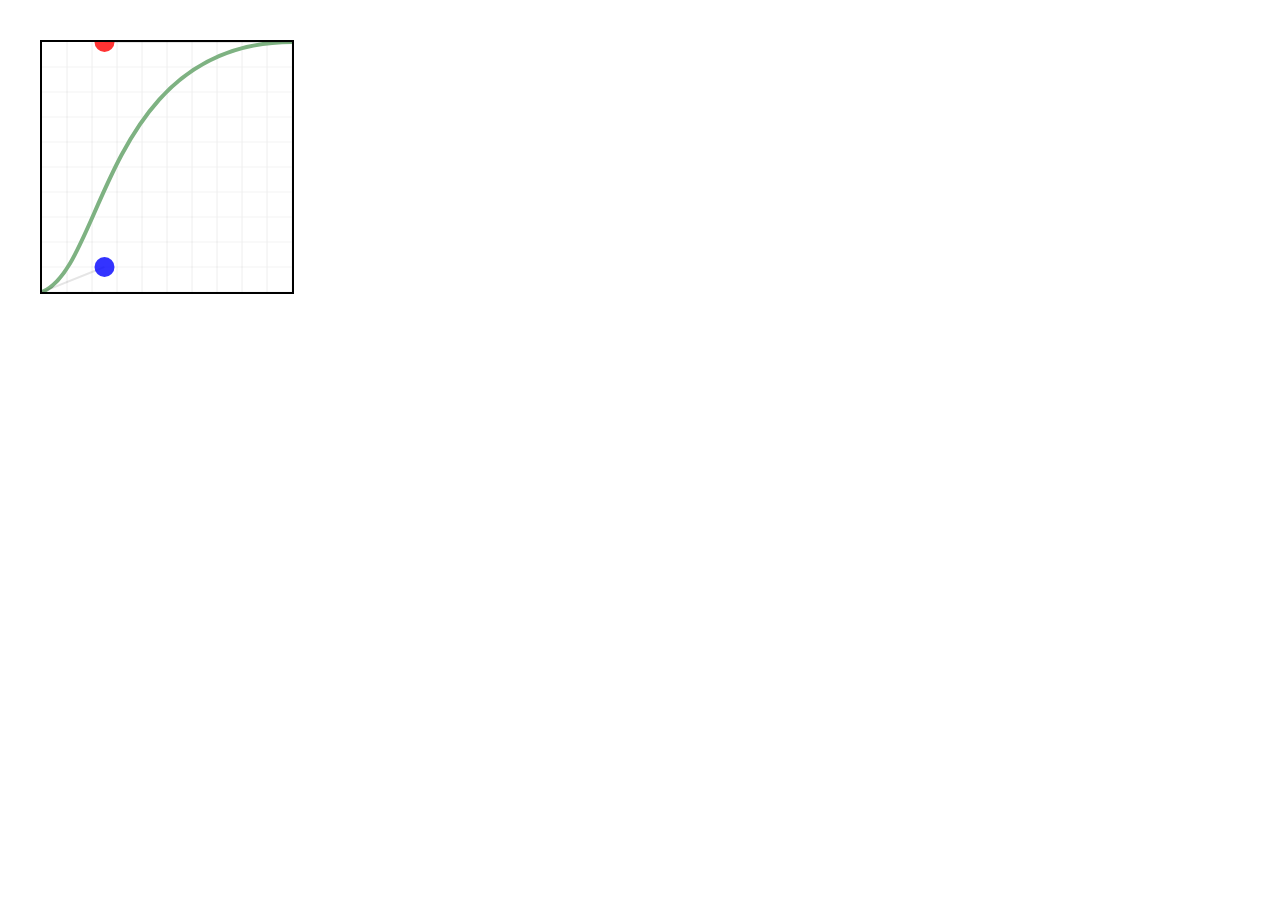
==== bezier_curve/index.html @ 2d34fdf9 "made the logic part of bezier" ====
<!DOCTYPE html>
<html>
  <head>
    <meta charset="utf-8">
    <link rel="stylesheet" href="main.css">
    <title>Bezier Curve</title>
  </head>
  <body>
    <canvas id="canvas" width="250" height="250"></canvas>



    <script src="main.js">

    </script>
  </body>
</html>
---- bezier_curve/main.css ----
body{
  background-color: white;
  padding: 0;
  margin: 0;
}

#canvas{
  margin: 40px;
  border: 2px solid black;
}
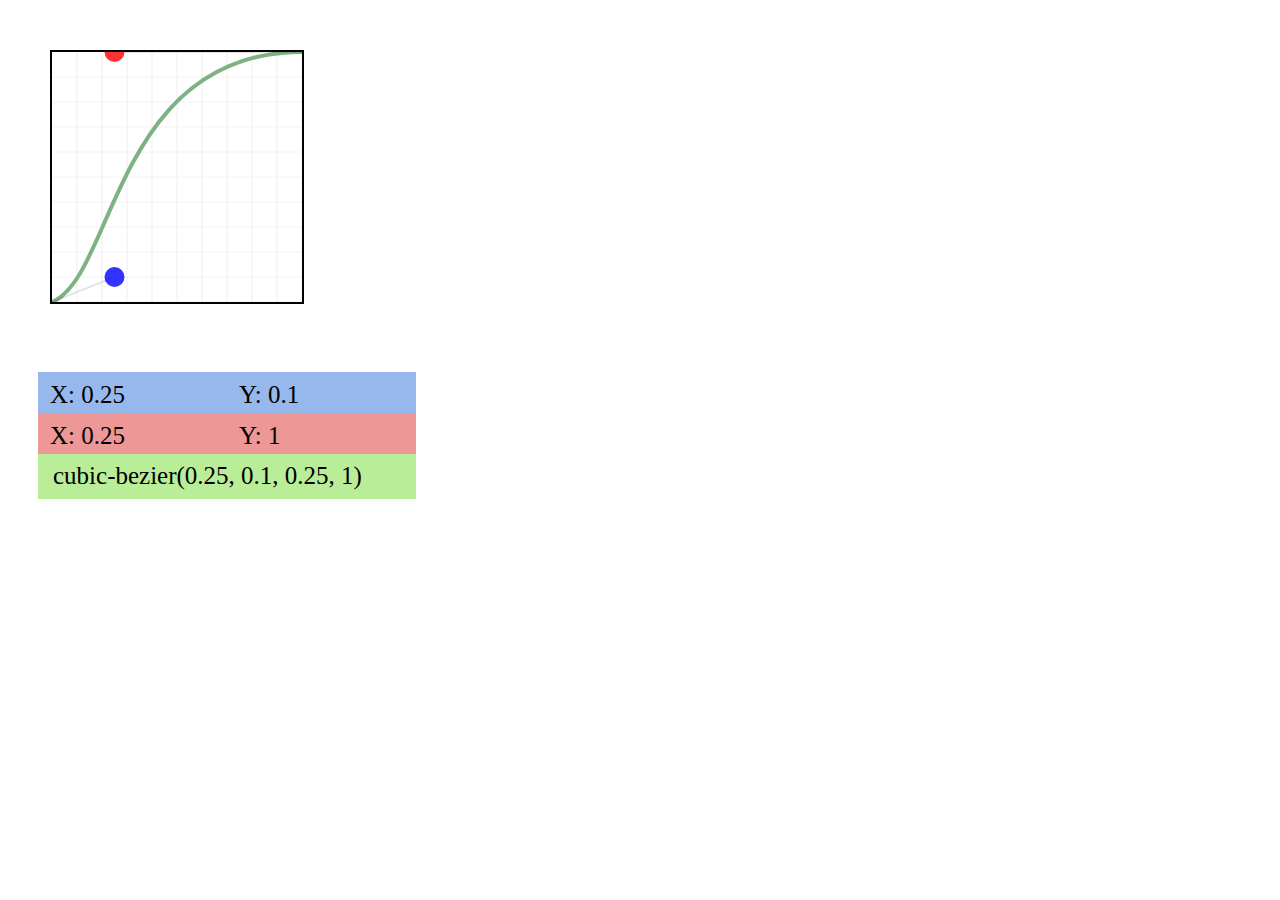
==== commit f2080a5b: "added description (values x and y of red and blue handles). added the formula that results from it" ====
--- a/bezier_curve/index.html
+++ b/bezier_curve/index.html
@@ -7,11 +7,19 @@
   </head>
   <body>
     <canvas id="canvas" width="250" height="250"></canvas>
-
-
-
-    <script src="main.js">
-
-    </script>
+    <div>
+      <ul class="blue">
+        <li><p id="blueX"></p></li>
+        <li><p id="blueY"></p></li>
+      </ul>
+      <ul class="red">
+        <li><p id="redX"></p></li>
+        <li><p id="redY"></p></li>
+      </ul>
+      <ul class="result">
+        <li><p id="result">cubic-bezier(n,n,n,n)</p></li>
+      </ul>
+    </div>
+    <script src="main.js"></script>
   </body>
 </html>
--- a/bezier_curve/main.css
+++ b/bezier_curve/main.css
@@ -4,7 +4,58 @@
   margin: 0;
 }
 
+ul{
+  list-style-type: none;
+}
+
+ul li{
+  width: 185px;
+  height: 37px;
+  background-color: red;
+  display: inline-block;
+  padding: 2px;
+  margin: -2px;
+}
+
+p{
+  text-align: left;
+  vertical-align: middle;
+  font-size: 25px;
+  padding-top: 7px;
+  margin-left: 10px;
+  margin-top: 0px;
+}
+
+.blue li{
+  background-color: #97b8ed;
+}
+
+.red{
+  margin-top: -12px;
+  margin-bottom: 0;
+}
+
+.red li{
+  background-color: #ed9797;
+}
+
 #canvas{
-  margin: 40px;
+  margin: 50px;
   border: 2px solid black;
 }
+
+.result{
+  margin-top: 4px;
+  margin-bottom: 0;
+}
+
+.result li{
+  width: 370px;
+  padding: 4px;
+  background-color: #b9ed97;
+}
+
+#result{
+  padding: 1px;
+  margin-top: 3px;
+}
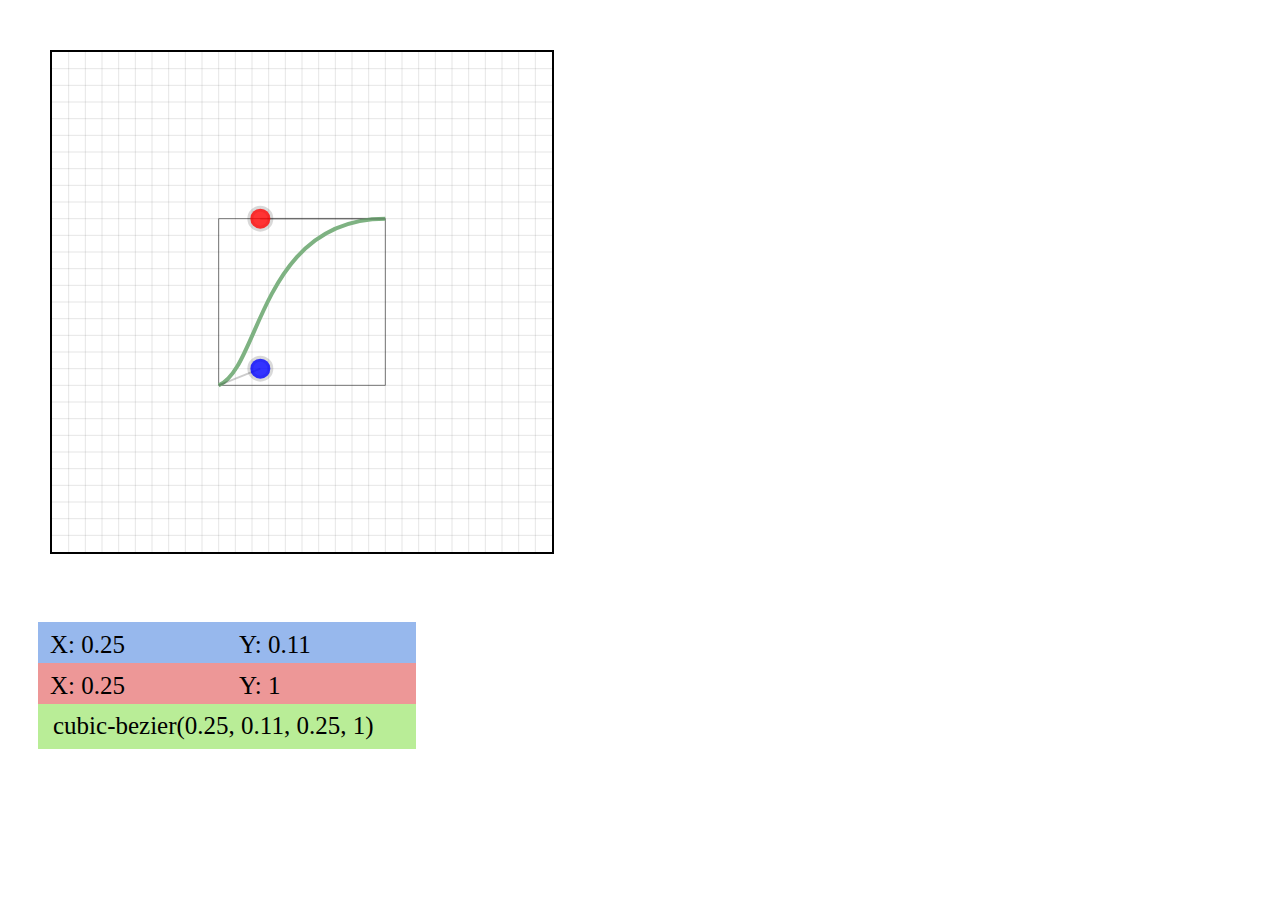
==== commit e4ab296b: "made possible for the curve to take negative values" ====
--- a/bezier_curve/index.html
+++ b/bezier_curve/index.html
@@ -6,8 +6,8 @@
     <title>Bezier Curve</title>
   </head>
   <body>
-    <canvas id="canvas" width="250" height="250"></canvas>
-    <div>
+    <canvas id="canvas" width="500" height="500"></canvas>
+    <div id="container">
       <ul class="blue">
         <li><p id="blueX"></p></li>
         <li><p id="blueY"></p></li>
@@ -17,7 +17,7 @@
         <li><p id="redY"></p></li>
       </ul>
       <ul class="result">
-        <li><p id="result">cubic-bezier(n,n,n,n)</p></li>
+        <li><p id="result"></p></li>
       </ul>
     </div>
     <script src="main.js"></script>
--- a/bezier_curve/main.css
+++ b/bezier_curve/main.css
@@ -1,5 +1,4 @@
 body{
-  background-color: white;
   padding: 0;
   margin: 0;
 }
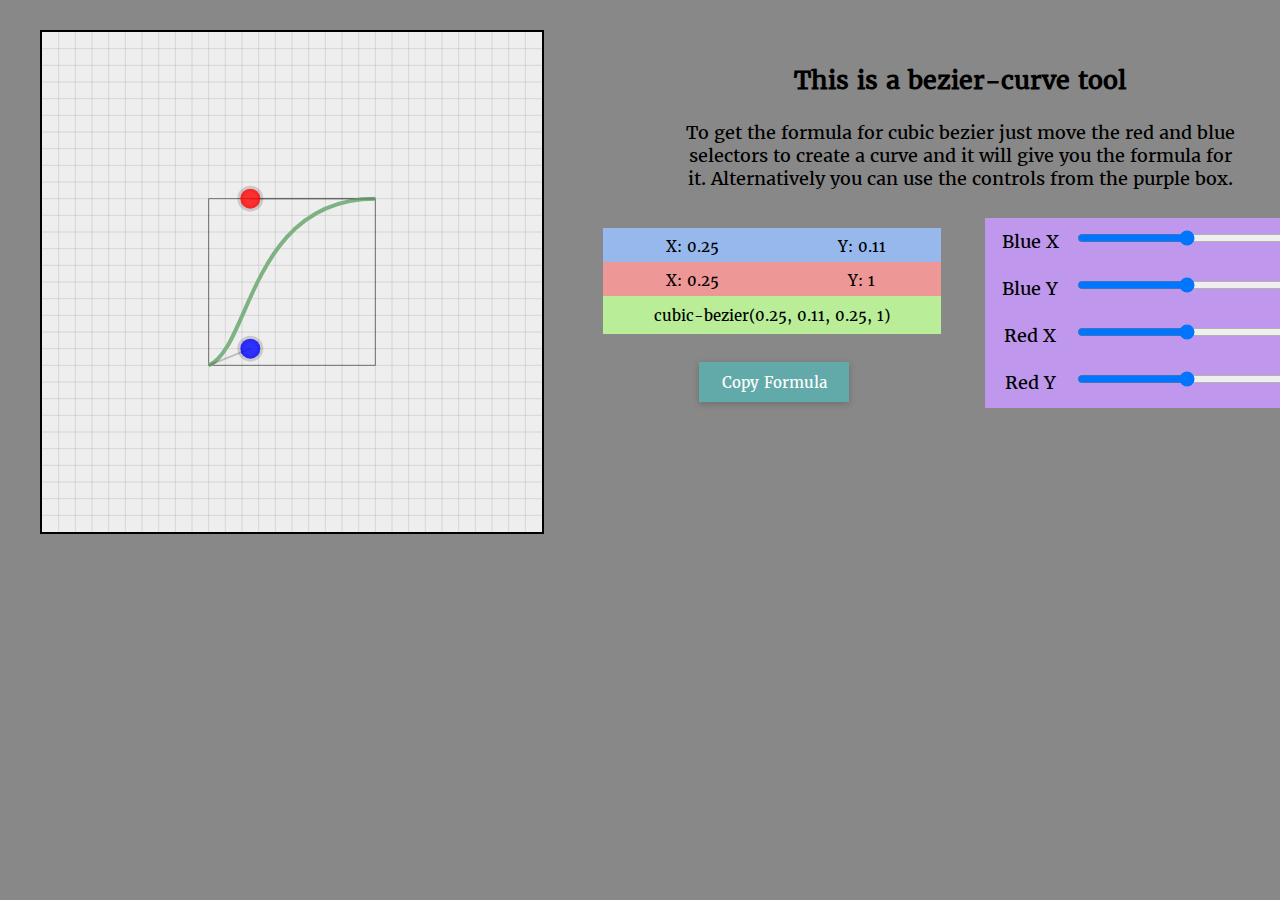
==== commit 734baba6: "added info and aligned properly" ====
--- a/bezier_curve/index.html
+++ b/bezier_curve/index.html
@@ -6,20 +6,47 @@
     <title>Bezier Curve</title>
   </head>
   <body>
-    <canvas id="canvas" width="500" height="500"></canvas>
+
     <div id="container">
-      <ul class="blue">
-        <li><p id="blueX"></p></li>
-        <li><p id="blueY"></p></li>
-      </ul>
-      <ul class="red">
-        <li><p id="redX"></p></li>
-        <li><p id="redY"></p></li>
-      </ul>
-      <ul class="result">
-        <li><p id="result"></p></li>
-      </ul>
+      <canvas id="canvas" width="500" height="500"></canvas>
     </div>
-    <script src="main.js"></script>
+
+    <div id="mainContainer">
+      <div id="header">
+        <h3>This is a bezier-curve tool</h3>
+        <p id="desc">
+          To get the formula for cubic bezier just move the
+          red and blue selectors to create a curve and it
+          will give you the formula for it. Alternatively
+          you can use the controls from the purple box.
+        </p>
+      </div>
+      <div id="info">
+        <ul class="blue">
+          <li><p id="blueX"></p></li>
+          <li><p id="blueY"></p></li>
+        </ul>
+        <ul class="red">
+          <li><p id="redX"></p></li>
+          <li><p id="redY"></p></li>
+        </ul>
+        <ul class="result">
+          <li><p id="result"></p></li>
+        </ul>
+        <input id="getFormula" type="button" value="Copy Formula">
+      </div>
+      <div id="controls">
+        <p class="rangeDesc">Blue X</p>
+        <input id="bx" class="slider" type="range" min="-1" max="2" step="0.01"><br>
+        <p class="rangeDesc">Blue Y</p>
+        <input id="by" class="slider"  type="range" min="-1" max="2" step="0.01"><br>
+        <p class="rangeDesc">Red X</p>
+        <input id="rx" class="slider"  type="range" min="-1" max="2" step="0.01"><br>
+        <p class="rangeDesc">Red Y</p>
+        <input id="ry" class="slider"  type="range" min="-1" max="2" step="0.01"><br>
+      </div>
+    </div>
+
+  <script src="main.js"></script>
   </body>
 </html>
--- a/bezier_curve/main.css
+++ b/bezier_curve/main.css
@@ -1,15 +1,23 @@
+@font-face {
+  font-family: MerriweatherRegular;
+  src: url('Fonts/Merriweather-Regular.ttf');
+}
+
 body{
+  padding: 0;
+  margin: 0;
+  background-color: #888;
+}
+
+ul{
+  list-style-type: none;
   padding: 0;
   margin: 0;
 }
 
-ul{
-  list-style-type: none;
-}
-
 ul li{
-  width: 185px;
-  height: 37px;
+  width: 165px;
+  height: 30px;
   background-color: red;
   display: inline-block;
   padding: 2px;
@@ -19,10 +27,38 @@
 p{
   text-align: left;
   vertical-align: middle;
-  font-size: 25px;
+  font-size: 15px;
   padding-top: 7px;
   margin-left: 10px;
   margin-top: 0px;
+  text-align: center;
+  font-family: MerriweatherRegular;
+}
+
+h3{
+  width: 100%;
+  margin-left: 0;
+  margin-top: 30px;
+  text-align: center;
+  display: inline-block;
+  font-size: 25px;
+  font-family: MerriweatherRegular;
+}
+
+.rangeDesc{
+  width: 70px;
+  clear: left;
+  float: left;
+  padding: 12px 10px;
+  margin: 0;
+  font-size: 18px;
+  font-family: MerriweatherRegular;
+}
+
+.slider{
+  width: 200px;
+  float: left;
+  padding: 10px;
 }
 
 .blue li{
@@ -30,17 +66,12 @@
 }
 
 .red{
-  margin-top: -12px;
+  margin-top: 4px;
   margin-bottom: 0;
 }
 
 .red li{
   background-color: #ed9797;
-}
-
-#canvas{
-  margin: 50px;
-  border: 2px solid black;
 }
 
 .result{
@@ -49,12 +80,74 @@
 }
 
 .result li{
-  width: 370px;
+  width: 330px;
   padding: 4px;
   background-color: #b9ed97;
 }
 
+#desc{
+  text-align: center;
+  margin: 0;
+  padding: 0;
+  width: 75%;
+  margin-left: 12.5%;
+  font-size: 18px;
+}
+
+#canvas{
+  margin: 0;
+  padding: 0;
+  border: 2px solid black;
+}
+
 #result{
-  padding: 1px;
-  margin-top: 3px;
+  padding: 0;
+  margin-top: 6px;
+  margin-left: 0;
 }
+
+#container{
+  padding: 0;
+  margin: 0;
+  width: 504px;
+  height: 504px;
+  margin-left: 40px;
+  margin-top: 30px;
+  background-color: #eee;
+}
+
+#info{
+  margin: 0;
+  padding: 0;
+  margin-left: 20px;
+  margin-top: 40px;
+}
+
+#controls{
+  width: 338px;
+  height: 190px;
+  background-color: #bf97ed;
+  margin-top: -184px;
+  margin-left: 400px;
+}
+
+#getFormula{
+  display: block;
+  width: 150px;
+  height: 40px;
+  border: 0;
+  background-color: #61aaa9;
+  margin-top: 30px;
+  margin-left: 94px;
+  color: white;
+  outline: none;
+  font-size: 15px;
+  font-family: MerriweatherRegular;
+  box-shadow: 0px 2px 7px 0px rgba(0, 0, 0, 0.2);
+}
+
+#mainContainer{
+  width: 750px;
+  margin-left: 585px;
+  margin-top: -500px;
+}
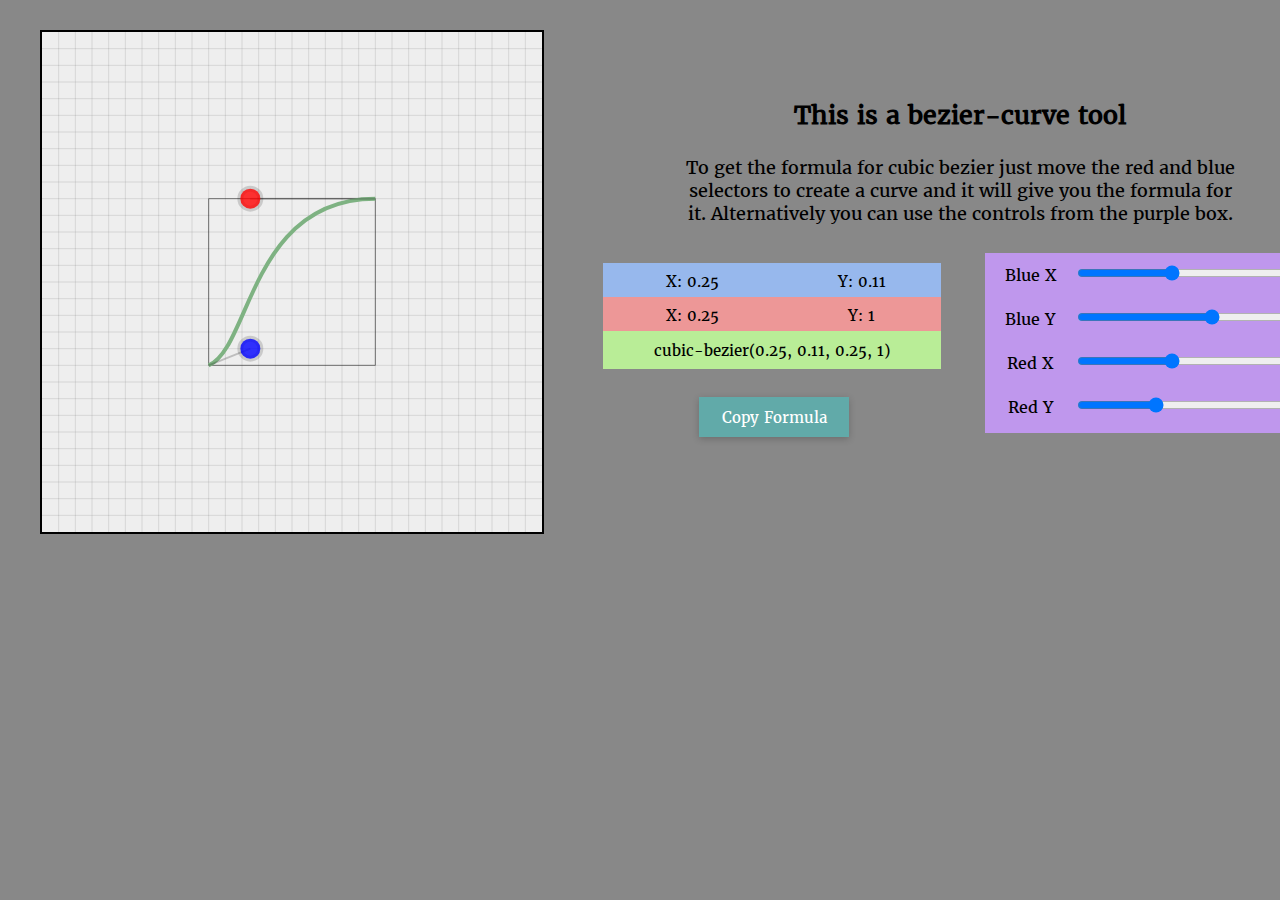
==== commit 256d90a3: "added logic to sliders" ====
--- a/bezier_curve/index.html
+++ b/bezier_curve/index.html
@@ -37,16 +37,17 @@
       </div>
       <div id="controls">
         <p class="rangeDesc">Blue X</p>
-        <input id="bx" class="slider" type="range" min="-1" max="2" step="0.01"><br>
+        <input id="bx" class="slider" type="range" min="0" max="500" step="0.1" value="208.5"><br>
         <p class="rangeDesc">Blue Y</p>
-        <input id="by" class="slider"  type="range" min="-1" max="2" step="0.01"><br>
+        <input id="by" class="slider"  type="range" min="0" max="500" step="0.1" value="316.5"><br>
         <p class="rangeDesc">Red X</p>
-        <input id="rx" class="slider"  type="range" min="-1" max="2" step="0.01"><br>
+        <input id="rx" class="slider"  type="range" min="0" max="500" step="0.1" value="208.5"><br>
         <p class="rangeDesc">Red Y</p>
-        <input id="ry" class="slider"  type="range" min="-1" max="2" step="0.01"><br>
+        <input id="ry" class="slider"  type="range" min="0" max="500" step="0.1" value="166.5"><br>
       </div>
     </div>
 
+    <p id="text"></p>
   <script src="main.js"></script>
   </body>
 </html>
--- a/bezier_curve/main.css
+++ b/bezier_curve/main.css
@@ -51,7 +51,7 @@
   float: left;
   padding: 12px 10px;
   margin: 0;
-  font-size: 18px;
+  font-size: 16px;
   font-family: MerriweatherRegular;
 }
 
@@ -125,7 +125,7 @@
 
 #controls{
   width: 338px;
-  height: 190px;
+  height: 180px;
   background-color: #bf97ed;
   margin-top: -184px;
   margin-left: 400px;
@@ -149,5 +149,5 @@
 #mainContainer{
   width: 750px;
   margin-left: 585px;
-  margin-top: -500px;
+  margin-top: -465px;
 }
